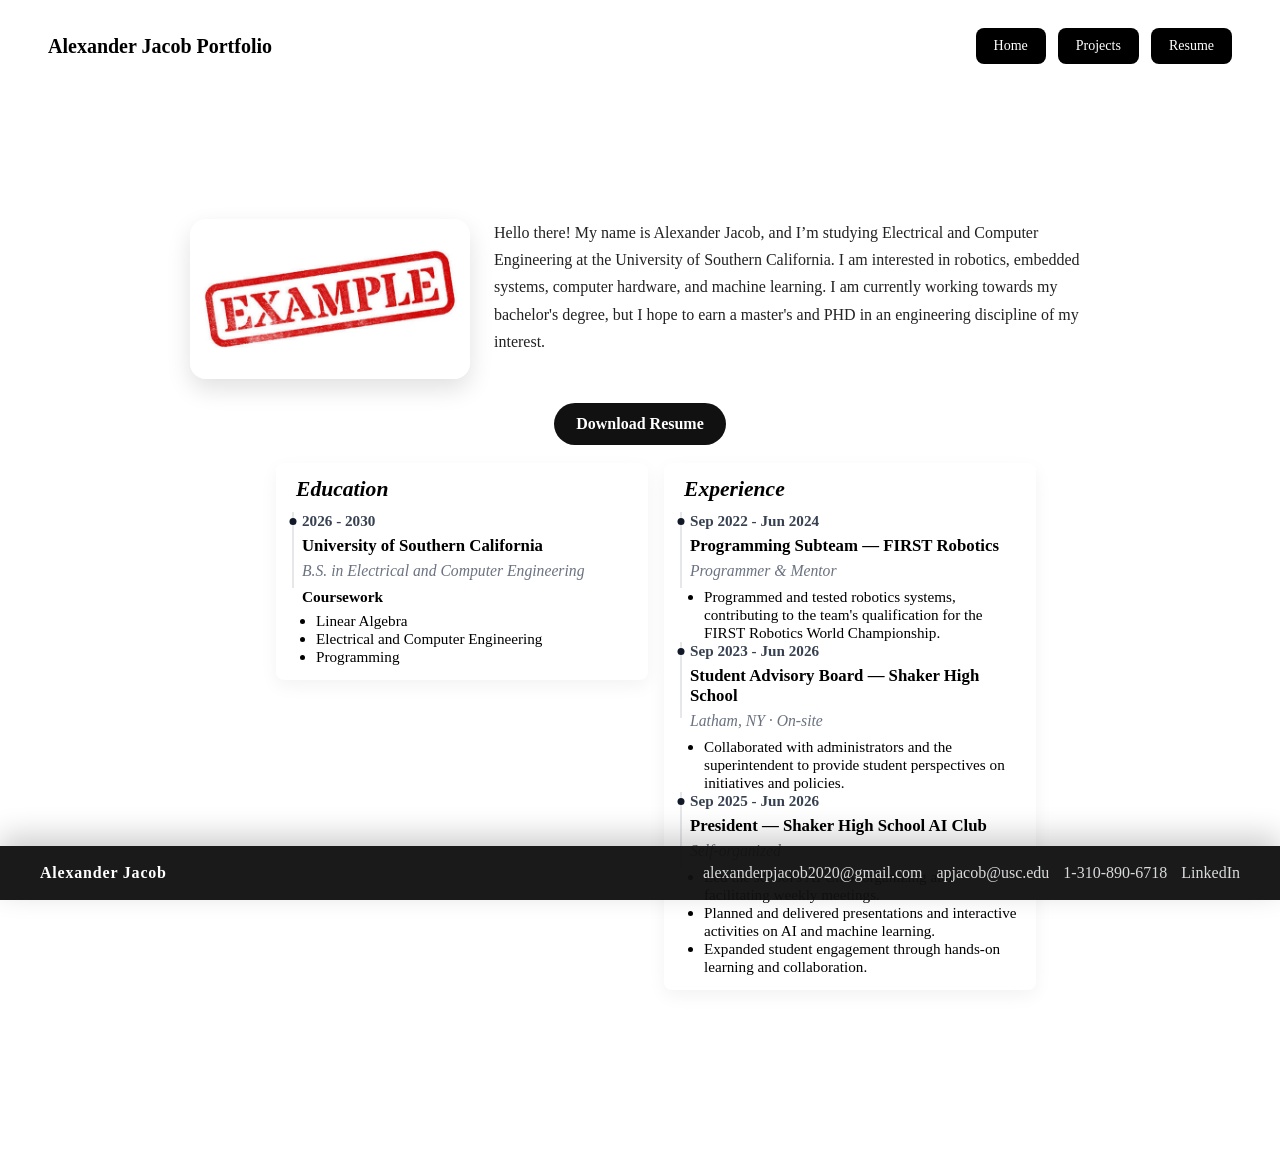
==== index.html @ 7ef68ec6 "Add files via upload" ====
<!DOCTYPE html>
<html lang="en">

<head>
    <meta charset="UTF-8">
    <meta name="viewport" content="width=device-width, initial-scale=1.0">
    <title>Portfolio</title>
    <link rel="stylesheet" href="style.css">
</head>






<body>
    <nav class ="navbar">
        <div class="name">
            Alexander Jacob Portfolio
        </div>
        <div class = "nav-links">
            <a href="#Home">Home</a>
            <a href="projects.html">Projects</a>
            <a href="resume.html">Resume</a>
        </div>
    </nav>

<div class="about-content">
    <div class="about-left">
        <img src="alexander.jpg" class="about-image" alt="Alexander Jacob">
    </div>

    <div class="about-text">
        <p>Hello there! My name is Alexander Jacob, and I’m studying Electrical and Computer Engineering at the University of Southern California. I am interested in robotics, embedded systems, computer hardware, and machine learning. I am currently working towards my bachelor's degree, but I hope to earn a master's and PHD in an engineering discipline of my interest.</p>
    </div>
</div>
<div class="about-footer">
    <a href="AlexanderJacobResume.pdf" download class="download-resume">Download Resume</a>
</div>

<!-- Education + Experience panels below download button, aligned under photo -->
<section id="Education" class="education-section">
    <div class="edu-experience-row">

        <div class="panel education-panel">
            <div class="education-container">
                <h2 class="edu-title">Education</h2>

                <div class="edu-row">
                    <div class="edu-timeline" aria-hidden="true"></div>
                    <div class="edu-content">
                        <div class="edu-year">2026 - 2030</div>
                        <h3 class="edu-school">University of Southern California</h3>
                        <div class="edu-degree">B.S. in Electrical and Computer Engineering</div>

                        <h4 class="edu-subhead">Coursework</h4>
                        <ul>
                            <li>Linear Algebra</li>
                            <li>Electrical and Computer Engineering</li>
                            <li>Programming</li>
                        </ul>
                    </div>
                </div>
            </div>
        </div>

        <div class="panel experience-panel">
            <div class="education-container">
                <h2 class="edu-title">Experience</h2>

                <div class="edu-row">
                    <div class="edu-timeline" aria-hidden="true"></div>
                    <div class="edu-content">
                        <div class="edu-year">Sep 2022 - Jun 2024</div>
                        <h3 class="edu-school">Programming Subteam — FIRST Robotics</h3>
                        <div class="edu-degree">Programmer & Mentor</div>
                        <ul>
                            <li>Programmed and tested robotics systems, contributing to the team's qualification for the FIRST Robotics World Championship.</li>

                        </ul>
                    </div>
                </div>

                <div class="edu-row">
                    <div class="edu-timeline" aria-hidden="true"></div>
                    <div class="edu-content">
                        <div class="edu-year">Sep 2023 - Jun 2026</div>
                        <h3 class="edu-school">Student Advisory Board — Shaker High School</h3>
                        <div class="edu-degree">Latham, NY · On-site</div>
                        <ul>
                            <li>Collaborated with administrators and the superintendent to provide student perspectives on initiatives and policies.</li>

                        </ul>
                    </div>
                </div>

                <div class="edu-row">
                    <div class="edu-timeline" aria-hidden="true"></div>
                    <div class="edu-content">
                        <div class="edu-year">Sep 2025 - Jun 2026</div>
                        <h3 class="edu-school">President — Shaker High School AI Club</h3>
                        <div class="edu-degree">Self-organized</div>
                        <ul>
                            <li>Led the school's AI Club, organizing and facilitating weekly meetings.</li>
                            <li>Planned and delivered presentations and interactive activities on AI and machine learning.</li>
                            <li>Expanded student engagement through hands-on learning and collaboration.</li>
                        </ul>
                    </div>
                </div>

            </div>
        </div>

    </div>
</section>


<footer class="site-footer">
    <div class="footer-content">
        <div class="footer-name">Alexander Jacob</div>
        <div class="footer-contact">
            <a href="mailto:alexanderpjacob2020@gmail.com">alexanderpjacob2020@gmail.com</a>
            <a href="mailto:apjacob@usc.edu">apjacob@usc.edu</a>
            <a href="tel:13108906718">1-310-890-6718</a>
            <a href="https://www.linkedin.com/in/alexander-jacob-0471aa295/" target="_blank" rel="noopener">LinkedIn</a>
        </div>
    </div>
</footer>

    <script src="script.js"></script>
</body>
</html>
---- style.css ----
.navbar {
    display: flex;
    justify-content: space-between;
    align-items: center;
    padding: 20px 40px;
}

.name {
    font-size: 20px;
    font-weight: bold;
}

.nav-links {
    display: flex;
    gap: 12px;
}

.nav-links a {
    background-color: black;
    color: white;
    text-decoration: none;
    padding: 10px 18px;
    border-radius: 8px;
    font-size: 14px;
}

.nav-links a:hover {
    background-color: #333;
}

.about-content {
    display: flex;
    align-items: flex-start;
    gap: 24px;
    max-width: 900px;
    margin: 15vh auto 0;
    padding: 0 20px;
}

.about-left {
    display: flex;
    flex-direction: column;
    gap: 10px;
    align-items: flex-start;
}

.about-image {
    width: 280px;
    height: auto;
    border-radius: 16px;
    object-fit: cover;
    box-shadow: 0 10px 24px rgba(0, 0, 0, 0.12);
}

.about-text {
    flex: 1;
}

.about-footer {
    display: flex;
    justify-content: center;
    margin: 24px auto 0;
}

.download-resume {
    display: inline-block;
    background-color: #111;
    color: #fff;
    text-decoration: none;
    padding: 12px 22px;
    border-radius: 999px;
    font-weight: 600;
    transition: background-color 0.2s ease, transform 0.2s ease;
}

.download-resume:hover {
    background-color: #333;
    transform: translateY(-1px);
}

.about-text p {
    margin: 0;
    line-height: 1.7;
    font-size: 1rem;
    color: #222;
}

body {
    padding-bottom: 130px;
}

.site-footer {
    position: fixed;
    left: 0;
    right: 0;
    bottom: 0;
    background: rgba(17, 17, 17, 0.96);
    color: #fff;
    padding: 18px 24px;
    z-index: 50;
    box-shadow: 0 -10px 30px rgba(0, 0, 0, 0.2);
}

.footer-content {
    max-width: 1200px;
    margin: 0 auto;
    display: flex;
    justify-content: space-between;
    align-items: center;
    gap: 18px;
    flex-wrap: wrap;
}

.footer-name {
    font-weight: 700;
    letter-spacing: 0.05em;
    font-size: 1rem;
}

.footer-contact {
    display: flex;
    flex-wrap: wrap;
    gap: 14px;
    justify-content: flex-end;
}

.footer-contact a {
    color: #f3f4f6;
    text-decoration: none;
    opacity: 0.88;
}

.footer-contact a:hover {
    opacity: 1;
    text-decoration: underline;
}

@media (max-width: 720px) {
    .site-footer {
        padding: 16px 18px;
    }

    .footer-content {
        flex-direction: column;
        align-items: flex-start;
    }

    .footer-contact {
        justify-content: flex-start;
    }
}

.project-page {
    max-width: 1200px;
    margin: 15vh auto 100px;
    padding: 0 20px;
}

.project-grid {
    display: grid;
    grid-template-columns: repeat(auto-fit, minmax(220px, 1fr));
    gap: 24px;
}

.project-card {
    display: flex;
    flex-direction: column;
    align-items: center;
    gap: 14px;
    text-align: center;
    background: #fff;
    padding: 18px;
    border-radius: 18px;
    box-shadow: 0 12px 28px rgba(15, 23, 42, 0.08);
    border: 1px solid #e5e7eb;
}

.project-card h2 {
    margin: 0;
    font-size: 1.1rem;
    letter-spacing: 0.01em;
}

.project-image {
    width: 100%;
    max-width: 260px;
    height: 180px;
    border-radius: 16px;
    object-fit: cover;
    border: 1px solid #d1d5db;
}

.project-button {
    display: inline-flex;
    align-items: center;
    justify-content: center;
    padding: 10px 18px;
    border-radius: 999px;
    background: #111;
    color: #fff;
    text-decoration: none;
    font-weight: 700;
    transition: background-color 0.2s ease, transform 0.2s ease;
}

.project-button:hover {
    background-color: #333;
    transform: translateY(-1px);
}

@media (max-width: 900px) {
    .project-page {
        margin-top: 12vh;
    }

    .project-card {
        padding: 16px;
    }
}


.resume-page {
    max-width: 1100px;
    margin: 15vh auto 60px;
    padding: 0 20px;
}

.resume-container {
    display: flex;
    flex-direction: column;
    gap: 24px;
    background: #f8f8f8;
    padding: 28px;
    border-radius: 20px;
    box-shadow: 0 14px 36px rgba(15, 23, 42, 0.08);
}

.resume-top {
    display: flex;
    justify-content: center;
}

.resume-embed {
    width: 100%;
    min-height: 640px;
    background: white;
    border-radius: 16px;
    overflow: hidden;
    border: 1px solid #e5e7eb;
}

.resume-embed embed {
    display: block;
    width: 100%;
    height: 800px;
}

.resume-embed p {
    margin: 16px;
    font-size: 0.95rem;
    color: #4b5563;
    text-align: center;
}

/* Two-column resume layout */
.resume-columns {
    display: grid;
    grid-template-columns: 1fr 1fr;
    gap: 40px;
    position: relative;
    padding: 20px 10px;
}

.timeline-vertical {
    position: absolute;
    left: 50%;
    top: 24px;
    bottom: 24px;
    width: 2px;
    background: #e5e7eb;
    transform: translateX(-50%);
}

.section {
    padding: 8px 24px;
}

.section-title {
    font-size: 2rem;
    font-style: italic;
    margin: 6px 0 18px;
    text-align: center;
}

.item {
    margin-bottom: 22px;
    position: relative;
    padding: 8px 12px;
}

.item-year {
    font-weight: 700;
    color: #374151;
    margin-bottom: 6px;
}

.item-title {
    margin: 0 0 6px 0;
    font-size: 1.05rem;
    font-weight: 700;
}

.item-sub {
    font-style: italic;
    color: #6b7280;
    margin-bottom: 8px;
}

.left .item::before,
.right .item::before {
    content: '';
    position: absolute;
    width: 12px;
    height: 12px;
    background: #111827;
    border-radius: 50%;
    top: 8px;
}

.left .item::before { left: calc(100% + -6px); }
.right .item::before { left: calc(-6px); transform: translateX(-50%); left: calc(50% + 6px); }

@media (max-width: 800px) {
    .resume-columns { grid-template-columns: 1fr; }
    .timeline-vertical { display: none; }
    .left .item::before, .right .item::before { left: -10px; }
    .section-title { text-align: left; }
}

/* Home page Education section */
.education-section {
    max-width: 760px;
    width: 100%;
    margin: 18px auto 48px;
    padding: 0 12px;
}

.edu-experience-row {
    display: flex;
    gap: 32px;
    justify-content: center;
    align-items: stretch;
}

.panel { flex: 0 0 340px; max-width: 340px; }

.experience-panel { margin-left: 16px; }

.education-container,
.experience-container {
    background: #fff;
    border-radius: 8px;
    padding: 14px 16px;
    box-shadow: 0 6px 18px rgba(15,23,42,0.05);
    width: 100%;
    min-height: 140px;
}

.experience-container { display: flex; align-items: center; justify-content: center; }

.edu-title {
    font-size: 1.35rem;
    font-style: italic;
    text-align: left;
    margin: 0 0 10px 4px;
}

.edu-row {
    display: flex;
    gap: 8px;
    align-items: flex-start;
}

.edu-timeline {
    width: 2px;
    background: #e5e7eb;
    height: 76px;
    position: relative;
}

.edu-timeline::before {
    content: '';
    position: absolute;
    left: 50%;
    transform: translateX(-50%);
    top: 6px;
    width: 7px;
    height: 7px;
    background: #111827;
    border-radius: 50%;
}

.edu-content { flex: 1; }
.edu-year { font-weight: 700; color: #374151; margin-bottom: 6px; font-size: 0.95rem; }
.edu-school { margin: 0 0 6px 0; font-weight: 700; font-size: 1.05rem; }
.edu-degree { font-style: italic; color: #6b7280; margin-bottom: 8px; font-size: 0.98rem; }
.edu-subhead { margin: 8px 0 6px; font-weight: 700; font-size: 0.96rem; }
.education-container ul { margin: 6px 0 0 14px; padding: 0; font-size: 0.95rem; }
.experience-placeholder { font-size: 1.05rem; color: #374151; font-weight: 700; }

/* Experience year range pill */
.exp-range {
    display: inline-block;
    background: #111827;
    color: #fff;
    padding: 6px 10px;
    border-radius: 999px;
    font-weight: 700;
    font-size: 0.9rem;
    margin-bottom: 12px;
}

.item { margin-bottom: 16px; }
.item-title { font-size: 1rem; font-weight: 700; margin-bottom: 4px; }
.item-sub { font-style: italic; color: #6b7280; margin-bottom: 6px; }
.item-year { font-weight: 700; color: #374151; margin-bottom: 6px; font-size: 0.9rem; }
.item ul { margin: 6px 0 0 18px; }

@media (max-width: 900px) {
    .about-content { flex-direction: column; align-items: center; gap: 18px; }
    .about-left { align-items: center; }
    .education-container { width: 92%; max-width: 420px; }
    .education-section { margin-left: auto; margin-right: auto; width: 92%; }
    .edu-experience-row { flex-direction: column; gap: 12px; transform: none; }
    .experience-panel { margin-left: 0; }
}
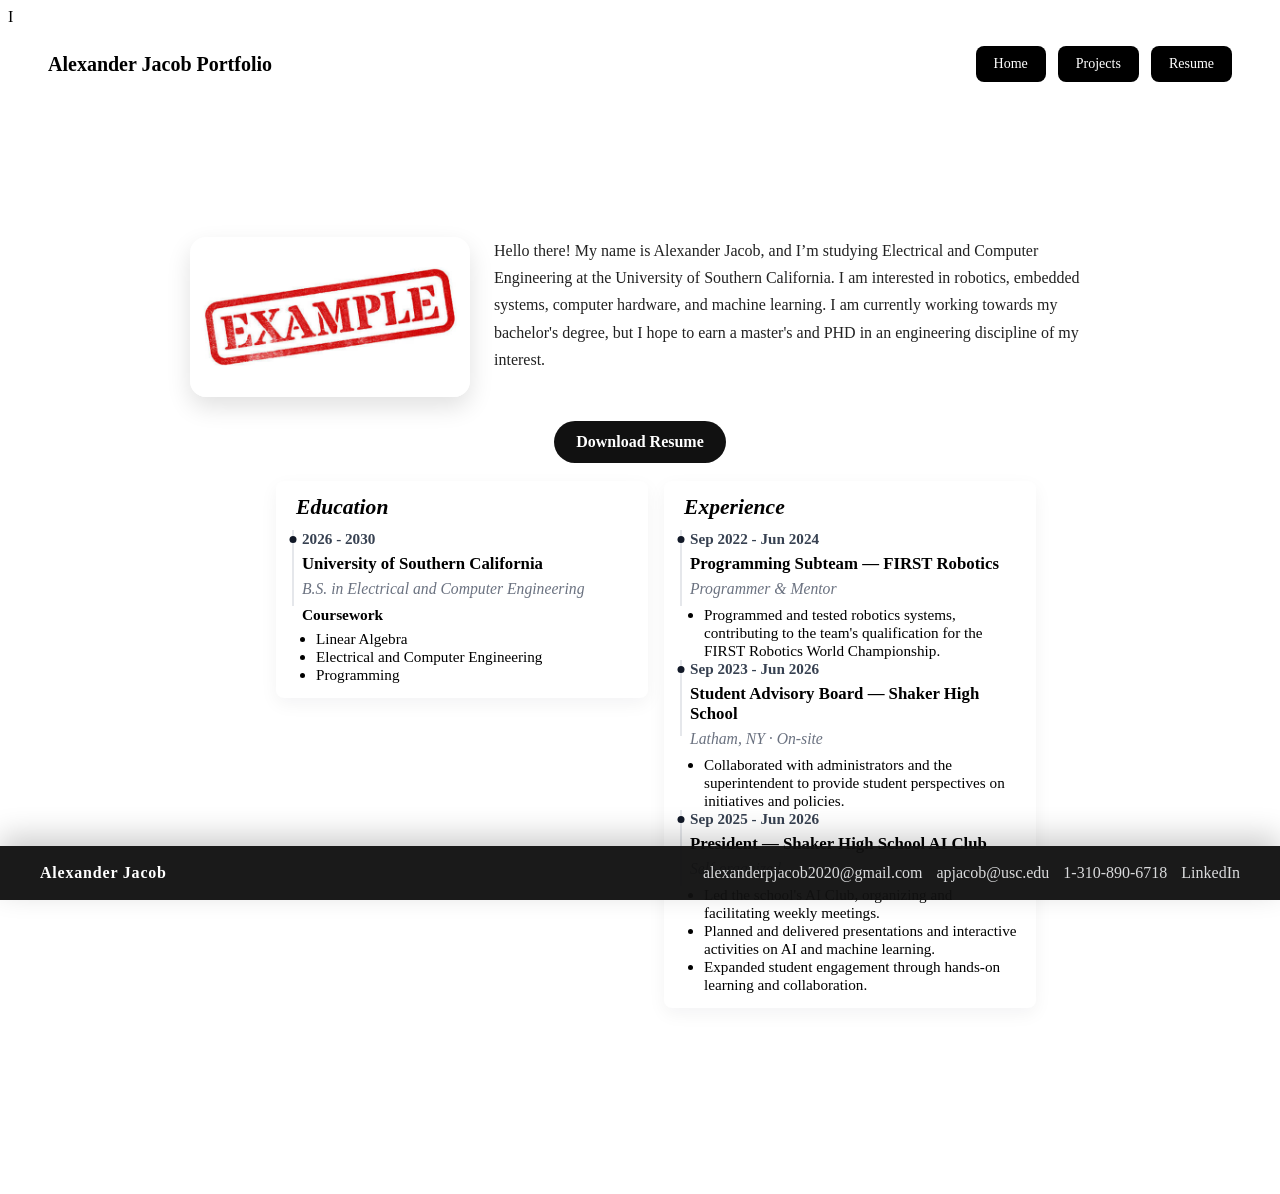
==== commit 0fa4b989: "Update" ====
--- a/index.html
+++ b/index.html
@@ -1,4 +1,4 @@
-<!DOCTYPE html>
+I<!DOCTYPE html>
 <html lang="en">
 
 <head>
@@ -35,7 +35,7 @@
     </div>
 </div>
 <div class="about-footer">
-    <a href="AlexanderJacobResume.pdf" download class="download-resume">Download Resume</a>
+    <a href="AlexanderJacobResume.html" download="AlexanderJacobResume.html" class="download-resume">Download Resume</a>
 </div>
 
 <!-- Education + Experience panels below download button, aligned under photo -->
--- a/style.css
+++ b/style.css
@@ -218,6 +218,329 @@
     }
 }
 
+.project-detail-page {
+    max-width: 1100px;
+    margin: 12vh auto 120px;
+    padding: 0 20px;
+}
+
+.project-detail {
+    background: #fff;
+    border: 1px solid #e5e7eb;
+    border-radius: 24px;
+    box-shadow: 0 18px 42px rgba(15, 23, 42, 0.08);
+    padding: clamp(22px, 4vw, 42px);
+}
+
+.project-detail-header {
+    display: flex;
+    flex-direction: column;
+    gap: 14px;
+    padding-bottom: 18px;
+    border-bottom: 1px solid #e5e7eb;
+}
+
+.back-link {
+    display: inline-flex;
+    align-items: center;
+    width: fit-content;
+    color: #111827;
+    text-decoration: none;
+    font-weight: 700;
+    opacity: 0.92;
+}
+
+.back-link:hover {
+    text-decoration: underline;
+}
+
+.project-detail-header h1 {
+    margin: 0;
+    font-size: clamp(2rem, 4vw, 3rem);
+    line-height: 1.1;
+}
+
+.project-subtitle {
+    margin: 0;
+    font-size: 1.08rem;
+    color: #4b5563;
+    font-style: italic;
+}
+
+.project-tags {
+    display: flex;
+    flex-wrap: wrap;
+    gap: 10px;
+}
+
+.project-tag {
+    display: inline-block;
+    padding: 8px 12px;
+    border-radius: 999px;
+    background: #f3f4f6;
+    border: 1px solid #e5e7eb;
+    color: #111827;
+    font-size: 0.82rem;
+    font-weight: 600;
+}
+
+.project-section {
+    padding-top: 28px;
+    margin-top: 10px;
+}
+
+.project-section h2 {
+    margin: 0 0 16px;
+    font-size: clamp(1.5rem, 2vw, 2rem);
+}
+
+.project-section p {
+    margin: 0 0 16px;
+    font-size: 1rem;
+    line-height: 1.75;
+    color: #1f2937;
+}
+
+.project-info-grid {
+    display: grid;
+    grid-template-columns: repeat(auto-fit, minmax(180px, 1fr));
+    gap: 14px 18px;
+    background: #f9fafb;
+    border: 1px solid #e5e7eb;
+    border-radius: 18px;
+    padding: 18px;
+}
+
+.info-item {
+    display: flex;
+    flex-direction: column;
+    gap: 4px;
+}
+
+.info-item span {
+    font-size: 0.72rem;
+    font-weight: 700;
+    letter-spacing: 0.08em;
+    text-transform: uppercase;
+    color: #6b7280;
+}
+
+.info-item strong {
+    font-size: 0.98rem;
+    color: #111827;
+}
+
+.video-frame {
+    margin: 0 0 16px;
+    background: #111827;
+    border-radius: 18px;
+    overflow: hidden;
+    border: 1px solid #d1d5db;
+}
+
+.responsive-video {
+    display: block;
+    width: 100%;
+    max-height: 480px;
+    object-fit: contain;
+    background: #000;
+}
+
+.project-figure {
+    margin: 0;
+}
+
+.project-figure figcaption {
+    margin-top: 12px;
+    color: #4b5563;
+    line-height: 1.6;
+    font-size: 0.95rem;
+}
+
+.detail-image {
+    display: block;
+    width: 100%;
+    height: auto;
+    max-height: 520px;
+    object-fit: contain;
+    border-radius: 18px;
+    border: 1px solid #d1d5db;
+    background: #f3f4f6;
+    box-shadow: 0 6px 18px rgba(15, 23, 42, 0.06);
+    lazy-load: true;
+}
+
+.clickable-image {
+    cursor: zoom-in;
+}
+
+.verification-panel {
+    margin-top: 18px;
+    background: #f0fdf4;
+    border: 1px solid #bbf7d0;
+    border-radius: 18px;
+    padding: 18px 20px;
+}
+
+.verification-panel h3 {
+    margin: 0 0 10px;
+    font-size: 1.1rem;
+}
+
+.verification-list {
+    list-style: none;
+    padding: 0;
+    margin: 0;
+    display: grid;
+    gap: 8px;
+}
+
+.verification-list li {
+    color: #166534;
+    font-weight: 600;
+}
+
+.process-list {
+    list-style: none;
+    padding: 0;
+    margin: 0;
+    display: grid;
+    gap: 12px;
+}
+
+.process-list li {
+    display: grid;
+    grid-template-columns: 42px 1fr;
+    gap: 14px;
+    align-items: start;
+    padding: 14px 16px;
+    background: #f9fafb;
+    border: 1px solid #e5e7eb;
+    border-radius: 16px;
+}
+
+.process-list li strong {
+    display: block;
+    font-size: 1rem;
+    margin-bottom: 4px;
+}
+
+.process-list li span {
+    display: block;
+    color: #4b5563;
+    line-height: 1.6;
+}
+
+.process-step-number {
+    display: inline-flex;
+    align-items: center;
+    justify-content: center;
+    width: 36px;
+    height: 36px;
+    border-radius: 50%;
+    background: #111827;
+    color: #fff;
+    font-weight: 700;
+    font-size: 0.9rem;
+}
+
+.skills-grid {
+    display: flex;
+    flex-wrap: wrap;
+    gap: 10px;
+}
+
+.skill-pill {
+    display: inline-block;
+    padding: 10px 14px;
+    border-radius: 999px;
+    background: #111827;
+    color: #fff;
+    font-size: 0.88rem;
+    font-weight: 600;
+}
+
+.lightbox {
+    position: fixed;
+    inset: 0;
+    display: none;
+    align-items: center;
+    justify-content: center;
+    background: rgba(17, 17, 17, 0.8);
+    padding: 20px;
+    z-index: 1000;
+}
+
+.lightbox.is-open {
+    display: flex;
+}
+
+.lightbox-image {
+    max-width: min(90vw, 1000px);
+    max-height: 85vh;
+    width: auto;
+    height: auto;
+    border-radius: 18px;
+    background: #fff;
+    border: 2px solid rgba(255, 255, 255, 0.5);
+    object-fit: contain;
+}
+
+.lightbox-close {
+    position: absolute;
+    top: 20px;
+    right: 24px;
+    width: 42px;
+    height: 42px;
+    border: none;
+    border-radius: 50%;
+    background: rgba(255, 255, 255, 0.9);
+    font-size: 1.8rem;
+    line-height: 1;
+    cursor: pointer;
+}
+
+@media (max-width: 700px) {
+    .project-detail-page {
+        margin-top: 10vh;
+    }
+
+    .project-detail {
+        padding: 18px 16px;
+    }
+
+    .project-section {
+        padding-top: 20px;
+    }
+
+    .project-section p,
+    .project-figure figcaption {
+        font-size: 0.96rem;
+    }
+}
+
+.schematic-embed-wrap {
+    background: #f9fafb;
+    border: 1px solid #e5e7eb;
+    border-radius: 18px;
+    padding: 12px;
+    margin-bottom: 16px;
+}
+
+.schematic-embed {
+    display: block;
+    width: 100%;
+    min-height: 640px;
+    border: 1px solid #d1d5db;
+    border-radius: 12px;
+    background: #fff;
+}
+
+.pdf-caption {
+    margin: 10px 4px 0;
+    font-size: 0.9rem;
+    color: #4b5563;
+}
 
 .resume-page {
     max-width: 1100px;
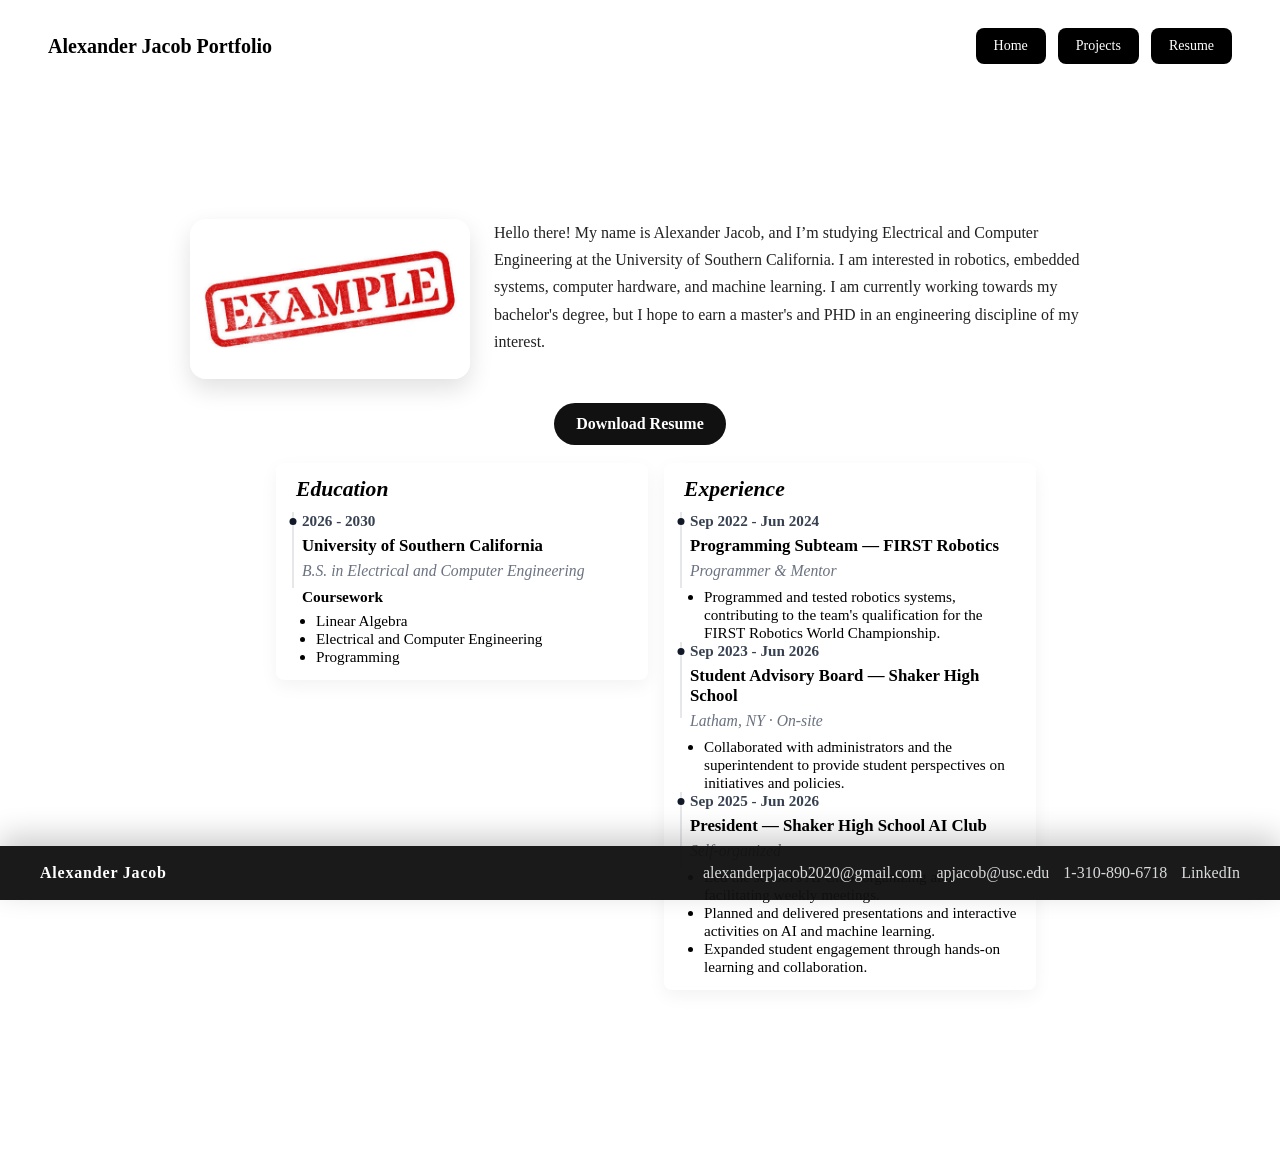
==== commit fc4b2692: "Update" ====
--- a/index.html
+++ b/index.html
@@ -1,4 +1,4 @@
-I<!DOCTYPE html>
+<!DOCTYPE html>
 <html lang="en">
 
 <head>
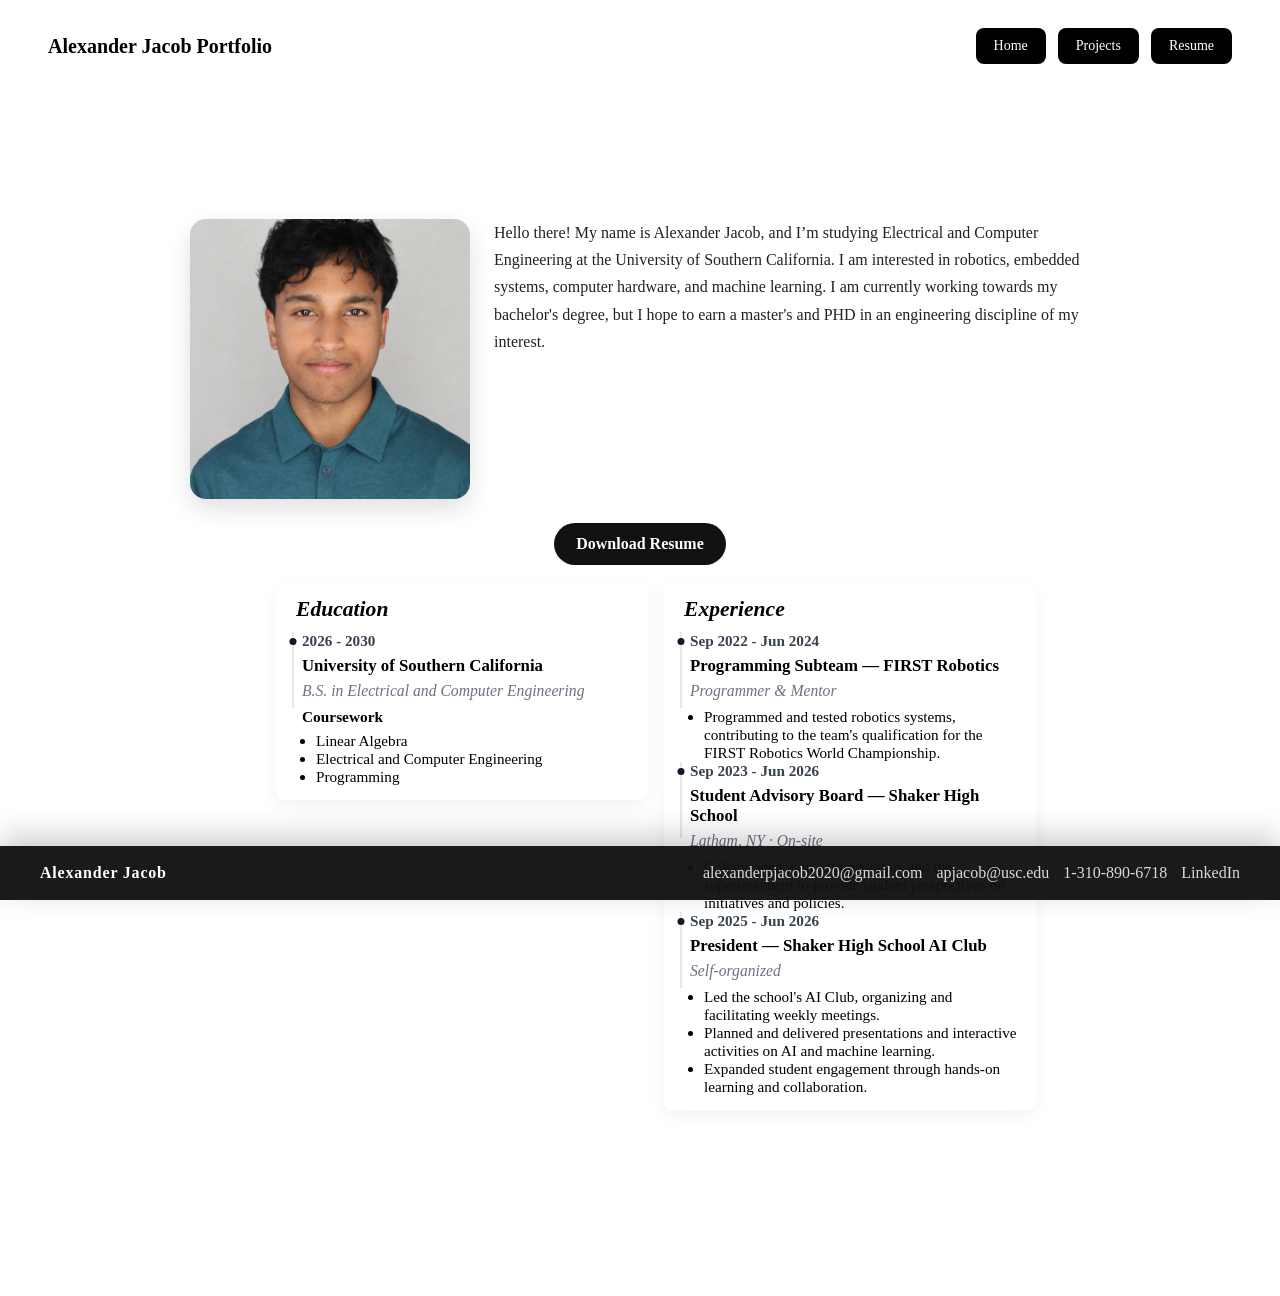
==== commit cbdcc655: "Update portfolio resume PDF and download links" ====
--- a/index.html
+++ b/index.html
@@ -35,7 +35,7 @@
     </div>
 </div>
 <div class="about-footer">
-    <a href="AlexanderJacobResume.html" download="AlexanderJacobResume.html" class="download-resume">Download Resume</a>
+    <a href="AlexanderJacobResume.pdf" download="AlexanderJacobResume.pdf" class="download-resume">Download Resume</a>
 </div>
 
 <!-- Education + Experience panels below download button, aligned under photo -->
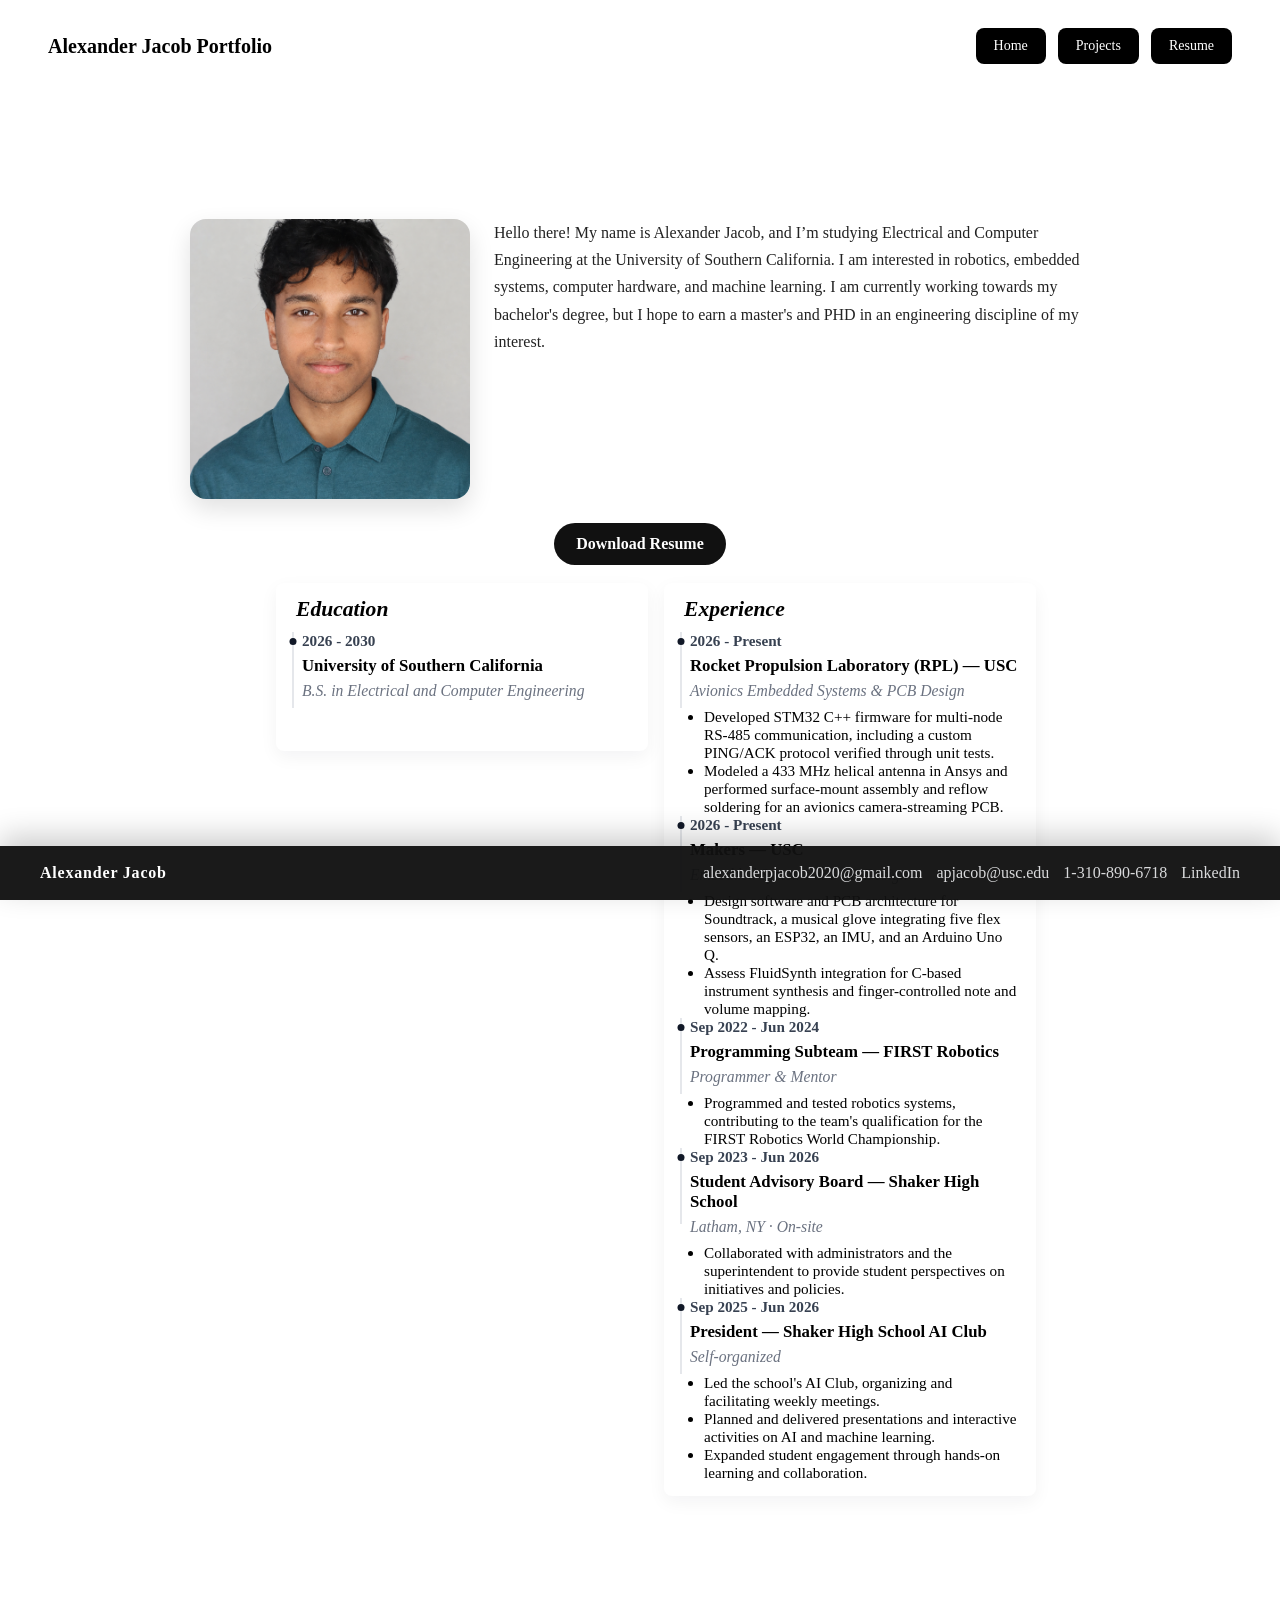
==== commit db9d6070: "Add RPL and Makers experience and remove homepage coursework" ====
--- a/index.html
+++ b/index.html
@@ -52,13 +52,6 @@
                         <div class="edu-year">2026 - 2030</div>
                         <h3 class="edu-school">University of Southern California</h3>
                         <div class="edu-degree">B.S. in Electrical and Computer Engineering</div>
-
-                        <h4 class="edu-subhead">Coursework</h4>
-                        <ul>
-                            <li>Linear Algebra</li>
-                            <li>Electrical and Computer Engineering</li>
-                            <li>Programming</li>
-                        </ul>
                     </div>
                 </div>
             </div>
@@ -67,6 +60,33 @@
         <div class="panel experience-panel">
             <div class="education-container">
                 <h2 class="edu-title">Experience</h2>
+
+                <div class="edu-row">
+                    <div class="edu-timeline" aria-hidden="true"></div>
+                    <div class="edu-content">
+                        <div class="edu-year">2026 - Present</div>
+                        <h3 class="edu-school">Rocket Propulsion Laboratory (RPL) — USC</h3>
+                        <div class="edu-degree">Avionics Embedded Systems &amp; PCB Design</div>
+                        <ul>
+                            <li>Developed STM32 C++ firmware for multi-node RS-485 communication, including a custom PING/ACK protocol verified through unit tests.</li>
+                            <li>Modeled a 433 MHz helical antenna in Ansys and performed surface-mount assembly and reflow soldering for an avionics camera-streaming PCB.</li>
+                        </ul>
+                    </div>
+                </div>
+
+                <div class="edu-row">
+                    <div class="edu-timeline" aria-hidden="true"></div>
+                    <div class="edu-content">
+                        <div class="edu-year">2026 - Present</div>
+                        <h3 class="edu-school">Makers — USC</h3>
+                        <div class="edu-degree">Embedded Systems &amp; PCB Design</div>
+                        <ul>
+                            <li>Design software and PCB architecture for Soundtrack, a musical glove integrating five flex sensors, an ESP32, an IMU, and an Arduino Uno Q.</li>
+                            <li>Assess FluidSynth integration for C-based instrument synthesis and finger-controlled note and volume mapping.</li>
+                        </ul>
+                    </div>
+                </div>
+
 
                 <div class="edu-row">
                     <div class="edu-timeline" aria-hidden="true"></div>
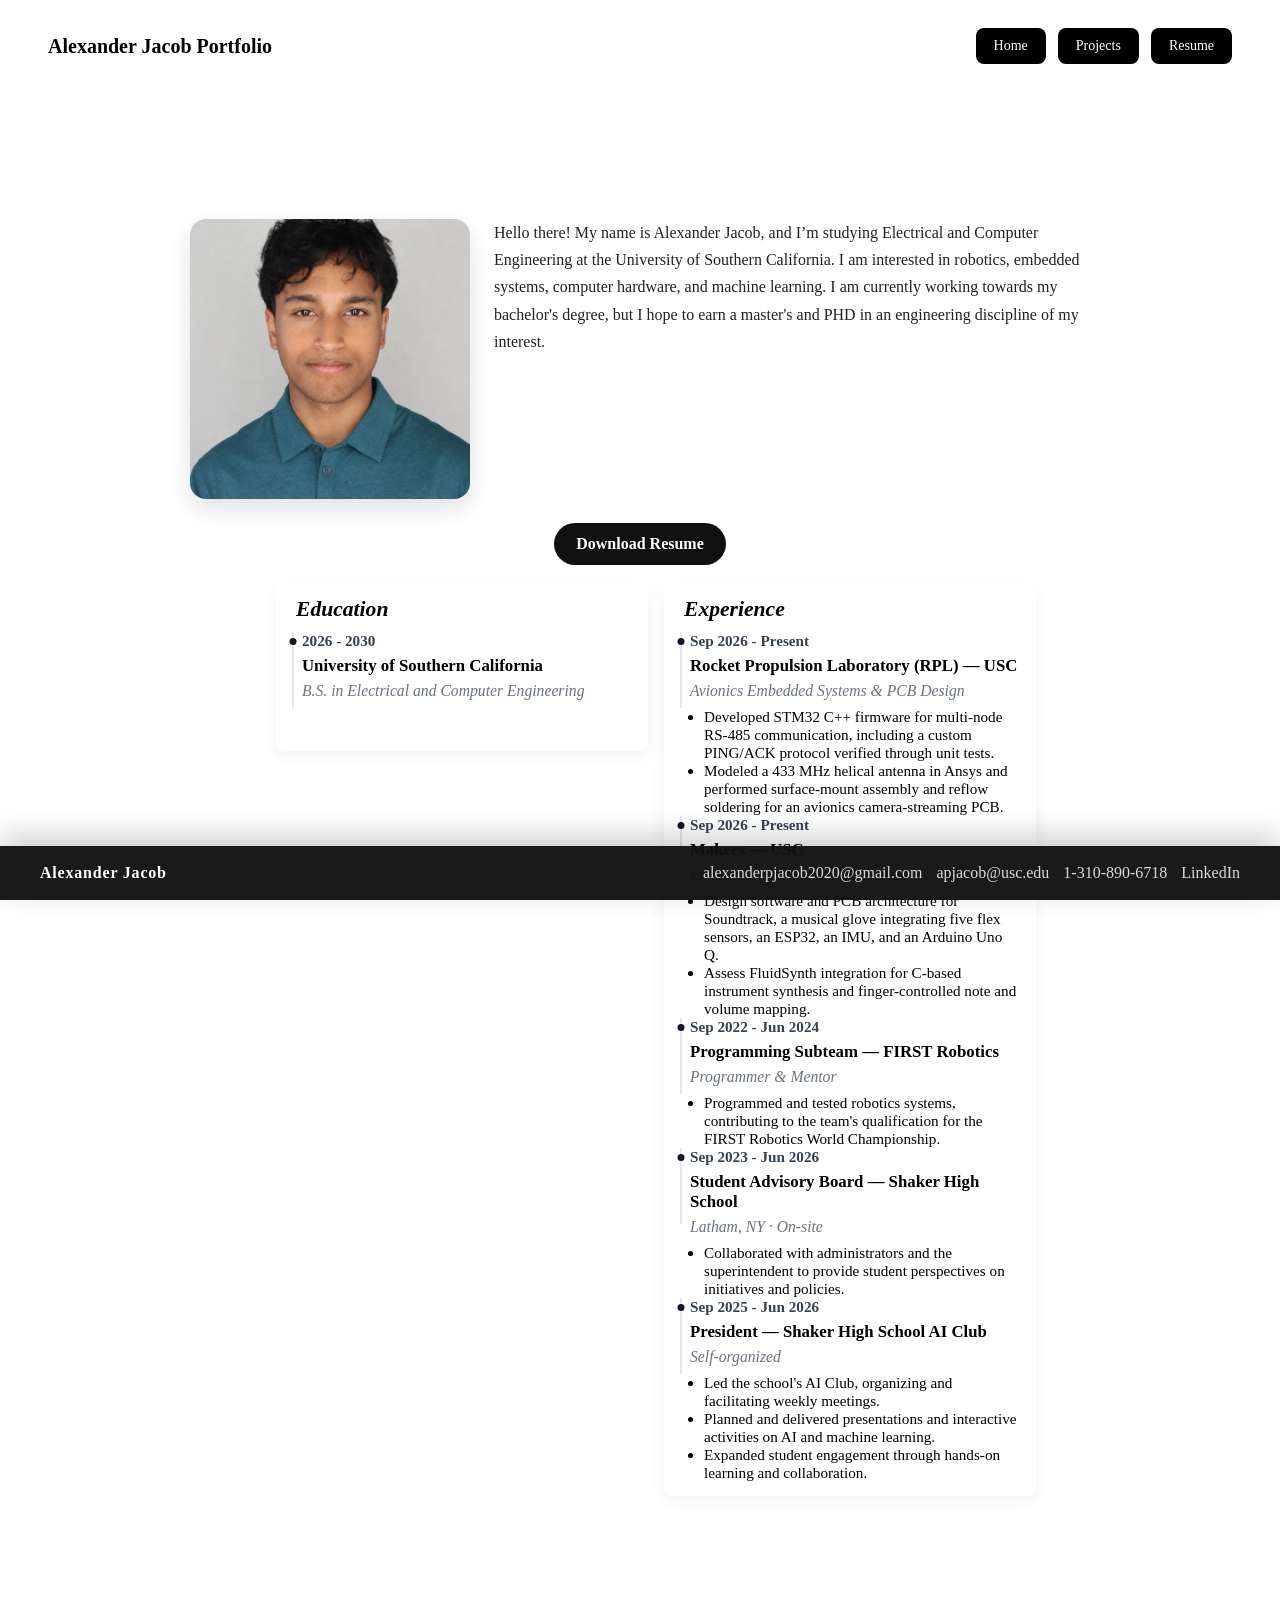
==== commit b5e15259: "Set RPL and Makers start dates to September 2026" ====
--- a/index.html
+++ b/index.html
@@ -64,7 +64,7 @@
                 <div class="edu-row">
                     <div class="edu-timeline" aria-hidden="true"></div>
                     <div class="edu-content">
-                        <div class="edu-year">2026 - Present</div>
+                        <div class="edu-year">Sep 2026 - Present</div>
                         <h3 class="edu-school">Rocket Propulsion Laboratory (RPL) — USC</h3>
                         <div class="edu-degree">Avionics Embedded Systems &amp; PCB Design</div>
                         <ul>
@@ -77,7 +77,7 @@
                 <div class="edu-row">
                     <div class="edu-timeline" aria-hidden="true"></div>
                     <div class="edu-content">
-                        <div class="edu-year">2026 - Present</div>
+                        <div class="edu-year">Sep 2026 - Present</div>
                         <h3 class="edu-school">Makers — USC</h3>
                         <div class="edu-degree">Embedded Systems &amp; PCB Design</div>
                         <ul>
